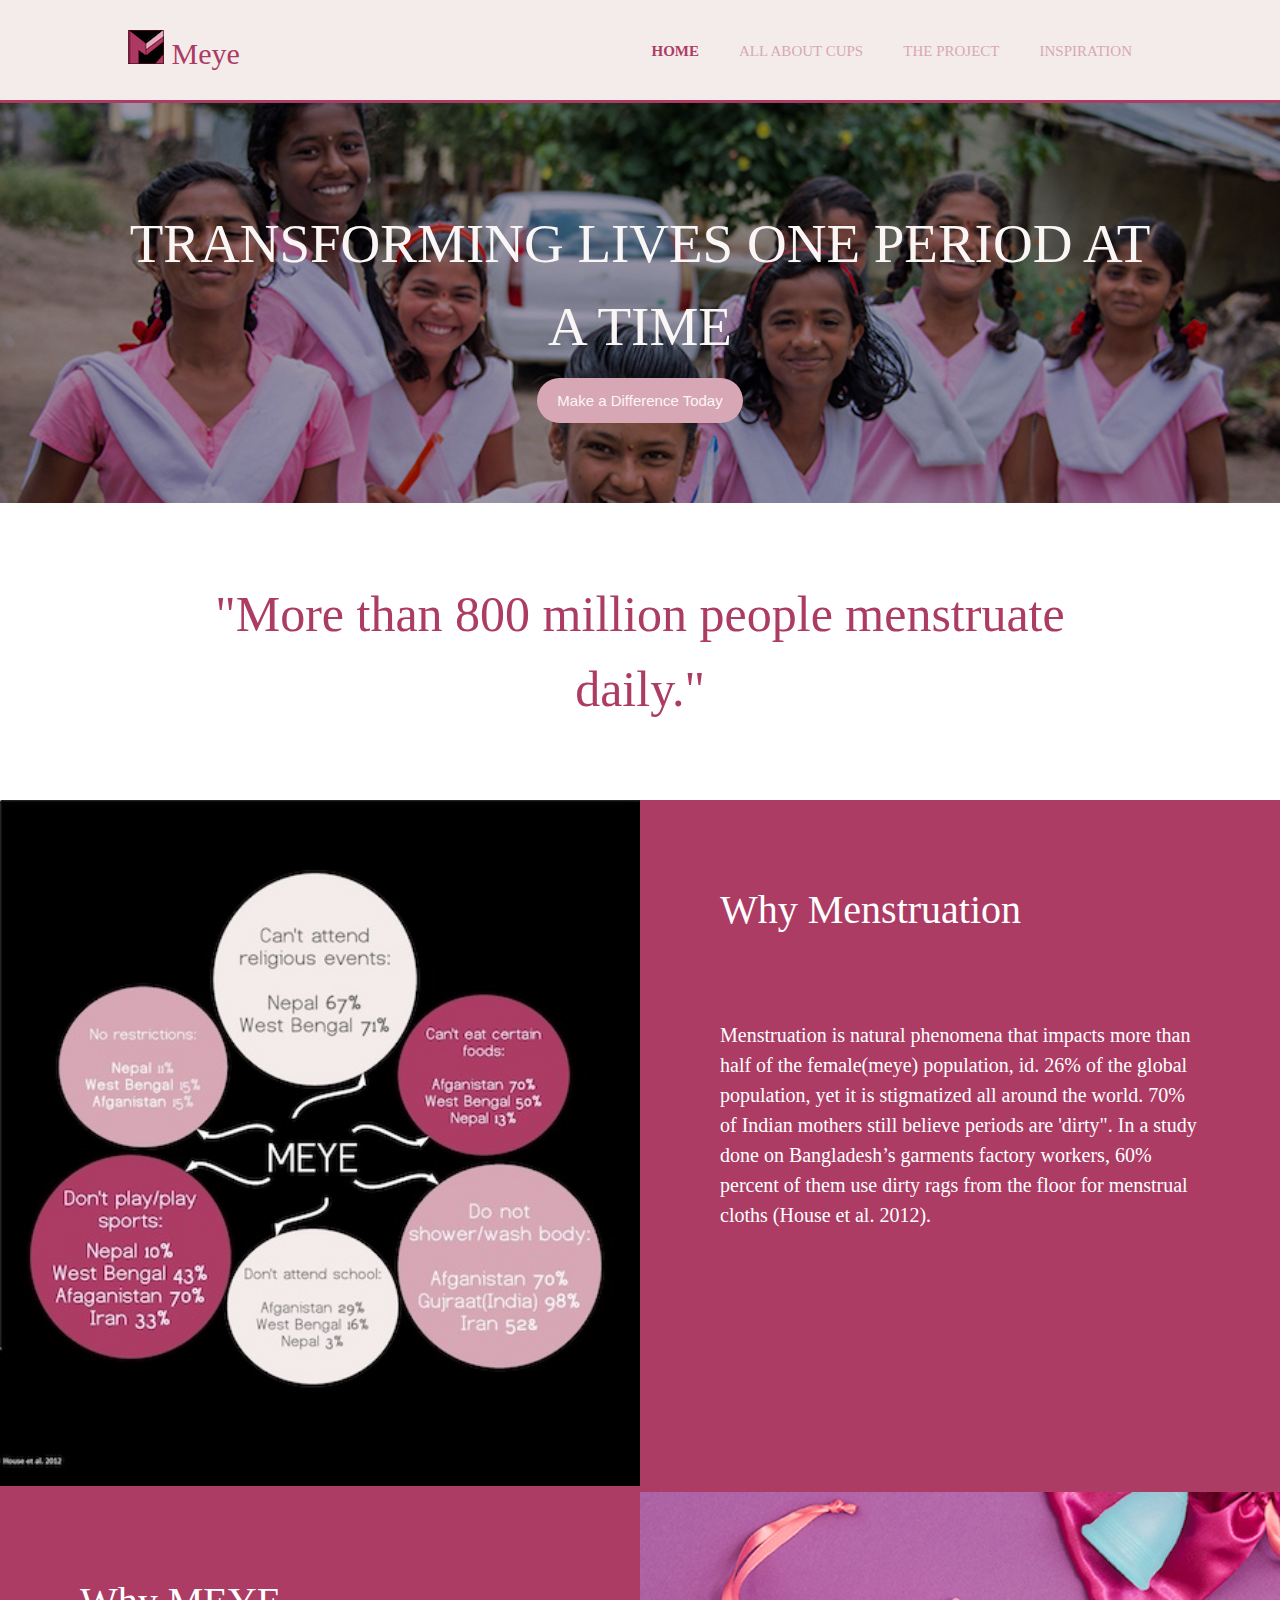
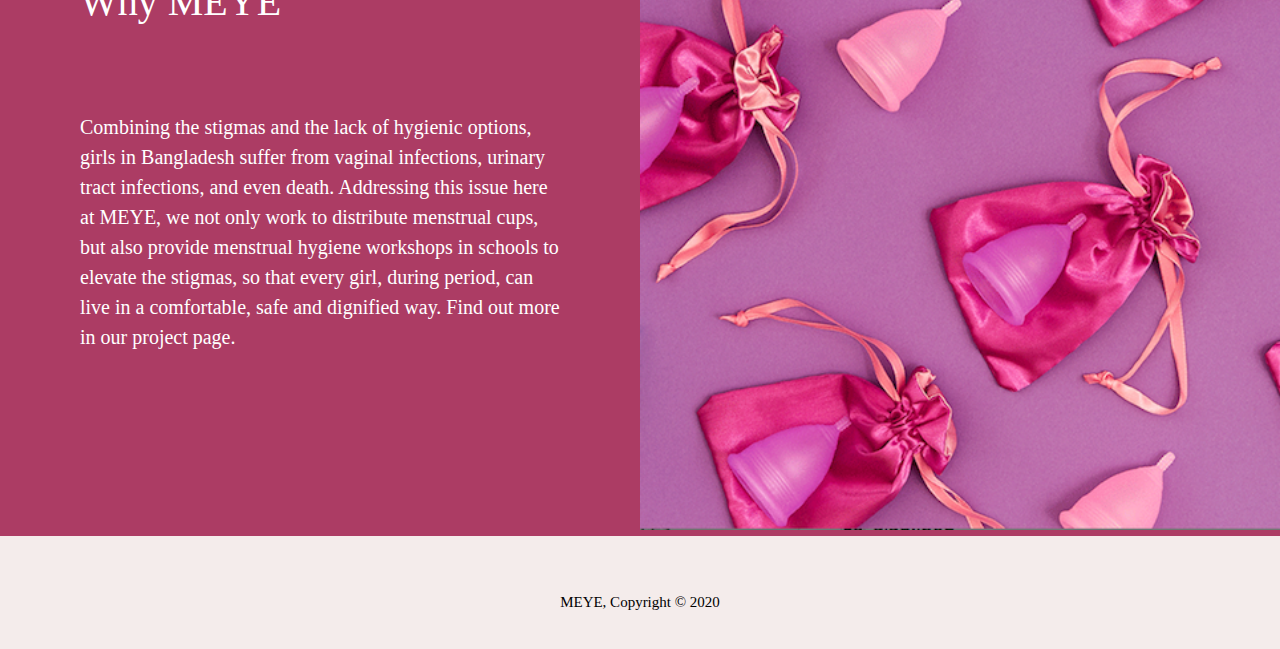
==== index.html @ 4682d9da "milestone1" ====
<!DOCTYPE html>
<html lang="en" dir="ltr">
  <head>
    <meta charset="utf-8">
    <meta name="viewport" content="width-device-width">
    <meta name="description" content="MEYE is an international campaign making it possible for women in poverty to have access to low-cost, hygenic, and sustainable menstrual products.">
    <meta name="keywords" content="Women's Rights Movement, Non-Profit, Menstrual Hygiene, Menstrual Cup, Affordable, Change, menstruation, period, help, donate, girls, education, school, menstrual,">
    <meta name="author" content="Sayeeda Aishee">
    <title>Eliminating Menstrual Poverty | MEYE</title>
    <link rel="stylesheet" href="./css/style.css">
  </head>

  <body>
      <header>
        <div class="container">
          <div id="branding">
            <h1><img src="./img/meyelogo.png" alt="Meye Logo"> Meye</h1>
          </div>
          <nav>
            <ul>
              <li class="current"><a href="index.html">Home</a></li>
              <li><a href="AllAboutCups.html">All About Cups</a></li>
              <li><a href="TheProject.html">The Project</a></li>
              <li><a href="Inspiration.html">Inspiration</a></li>
            </ul>
          </nav>
        </div>
      </header>

      <section id="showcase">
        <div class="container">
          <h1>TRANSFORMING LIVES ONE PERIOD AT A TIME</h1>
          <button onclick="window.location.href = 'https://www.gofundme.com/f/Help-Bangladeshi-Girls-Get-The-Rights-They-Deserve';" class="button_1">Make a Difference Today</button>
        </div>
      </section>

      <section class="quote">
        <div class="container">
          <h1>"More than 800 million people menstruate daily." </h1>
        </div>
      </section>

      <section class="boxes">
        <div class="boxcontainermain">
          <div class="lbox">
            <img src="./img/diag.jpeg" alt="Diagram showing menstrual statistics in different countries.">
          </div>
          <div class="rbox">
            <h3>Why Menstruation</h3>
            <p>Menstruation is natural phenomena that impacts more than half of the female(meye) population, id. 26% of the global population, yet it is stigmatized all around the world. 70% of Indian mothers still believe periods are 'dirty". In a study done on Bangladesh’s garments factory workers, 60% percent of them use dirty rags from the floor for menstrual cloths (House et al. 2012).</p>
          </div>
        </div>
      </section>

      <section class="boxes">
        <div class="boxcontainermain">
          <div class="rbox">
            <img src="./img/whymeye.png" alt="Diagram showing menstrual statistics in different countries.">
          </div>
          <div class="lbox">
            <h3>Why MEYE</h3>
            <p>Combining the stigmas and the lack of hygienic options, girls in Bangladesh suffer from vaginal infections, urinary tract infections, and even death. Addressing this issue here at MEYE, we not only work to distribute menstrual cups, but also provide menstrual hygiene workshops in schools to elevate the stigmas, so that every girl, during period, can live in a comfortable, safe and dignified way. Find out more in our project page.</p>
          </div>
        </div>
      </section>

      <footer>
        <p>MEYE, Copyright &copy; 2020</p>
      </footer>
  </body>
</html>
---- css/style.css ----
body{
    /* font-family: Arial, Helvetica, Sans-Serif;
    #font-size: 15px;
    line-height: 1.5; */
    font: 15px/ 1.5 Brandon Grotesque;
    padding: 0;
    margin: 0;
    background-color: #f4eceb;
  }

  /* colors:
  #f4eceb, #faf6f5, #d8a7b6, #ac3c64 */

  /* Global */
  .container{
    width: 80%;
    margin: auto;
    overflow: hidden;
  }

  .boxcontainerproject{
    overflow: hidden;
    background-color: #ffffff;
    width: 100%;
  }

  .boxcontainermain{
    overflow: hidden;
    background-color: #ac3c64;
  }

  .boxcontainer{
    overflow: hidden;
    background-color: #d8a7b6;
    width: 100%;
  }

  .button_1{
    padding-left: 20px;
    padding-right: 20px;
    border: 0;
    height: 45px;
    color: #faf6f5;
    background: #d8a7b6;
    font-size: 15px;
    font-weight: lighter;
    border-radius: 25px;
  }

  .button_2{
    margin: 50px 0px 50px 0px;
    padding-left: 20px;
    padding-right: 20px;
    border: 0;
    height: 45px;
    color: #faf6f5;
    background: #ac3c64;
    font-size: 15px;
    font-weight: lighter;
    border-radius: 25px;
  }

  .button_3{
    margin: 50px 0px 50px 20px;
    padding-left: 20px;
    padding-right: 20px;
    border: 2px solid #ac3c64;
    height: 45px;
    color: #ac3c64;
    background: #f4eceb;
    font-size: 15px;
    font-weight: lighter;
    border-radius: 25px;
  }

  .dark{
    padding: 16px;
    background: #f4eceb;
    color:#ac3c64;
    margin-top: 10px;
    margin-bottom: 10px;
  }

  /* reducing fontweight */
  h1, h2, h3{
    font-weight: lighter;
    color: #ac3c64;
  }

  ul{
    padding: 0;
    margin: 0;
  }

  /* Header */
  header{
    background: #f4eceb;
    color: #ac3c64;
    padding-top: 30px;
    min-height: 70px;
    border-bottom: #ac3c64 3px solid;

  }

  header a{
    color: #d8a7b6;
    text-decoration: None;
    text-transform: uppercase;
    font-size: 15px;
  }

  header li{
    float: left;
    display: inline;
    padding: 0 20px 0 20px;
  }

  header #branding{
    float: left;
  }

  header #branding h1{
    margin: 0;
  }

  header nav{
    float: right;
    margin-top: 10px;
  }

  header .current a{
    color: #ac3c64;
    font-weight: bold;
  }

  header a:hover{
    color: #cccccc;
    font-weight: bold;
  }

  /* showcase */
  #showcase{
    min-height: 400px;
    background: url("../img/showcase.jpg") no-repeat 0px -90px;
    text-align: center;
    color: #faf6f5;
  }

  #showcase h1{
    margin-top: 100px;
    font-size: 55px;
    margin-bottom: 10px;
    color: #faf6f5;
  }

  #showcase p{
    font-size: 20px;
  }

  /* newsletter */
  .quote{
   padding: 40px;
   color: #ac3c64;
   background-color: #ffffff;
   text-align: center;
   font-size: 25px;
 }

 .heading{
  padding: 40px;
  color: #ac3c64;
  background-color: #ffffff;
  text-align: center;
  font-size: 25px;
}

 .boxes h3{
   font-weight: lighter;
   font-size: 40px;
   color: white;
   margin: 80px;
 }

 .boxes p{
   font-size: 20px;
   margin: 80px 80px 80px 80px;
 }

 .boxes img[src="./img/sust.png"],img[src="./img/cost.png"],img[src="./img/hygiene.png"]{
   width:100%;
   margin-top: 100px;
 }

 .boxes img{
   width:100%;
 }

  /* boxes */
 .boxes .lbox {
    float: left;
    width: 50%;
    text-align: left;
    color: white;
    margin: 0;
  }

  .boxes .rbox {
    float: right;
    width: 50%;
    text-align: left;
    color: white;
    margin: 0;
  }

  #smallbox{
    float: left;
    width: 40%;
    background-color: #ffffff;

  }

  #leftbox{
    float: left;
    margin: 200px 0px 170px 100px;
    background-color: #f4eceb;
    padding: 20px 20px 20px 50px;
  }

  #leftbox h1{
    font-size: 50px;
  }

  #leftbox li{
    font-size: 20px;
  }

  #bigbox{
    float: right;
    width: 60%;
    background-color: #ffffff;

  }

  #rightbox img{
    margin: 170px 0px 140px 0px;
    float: left;
    background-color: #ffffff;
  }

  #timeboxes {
    background-color: #ffffff;
  }

  #timeboxes h1{
    font-size: 40px;
    text-align: center;
  }

  #timeboxes .timebox1 {
    float: left;
    width: 30%;
    padding: 10px;
    text-align: center;
    color: black;
    background-color: #f4eceb;
    margin-left: 25px;
    margin-right: 10px;
    margin-bottom: 50px;
  }

  #timeboxes .timebox2 {
    float: left;
    width: 30%;
    padding: 10px;
    padding-bottom: 35px;
    text-align: center;
    color: #ffffff;
    background-color: #d8a7b6;
    margin-right: 10px;
    margin-bottom: 50px;

  }

  #timeboxes .timebox3 {
    float: left;
    width: 30%;
    padding: 10px;
    text-align: center;
    color: #ffffff;
    background-color: #ac3c64;
    margin-right: 10px;
    margin-bottom: 50px;

  }

  .timebox1 h3{
    color: black;
    font-weight: lighter;
    font-size: 25px;
    margin-top: 40px;
  }

  .timebox2 h3, .timebox3 h3{
    color: white;
    font-weight: lighter;
    font-size: 25px;
    margin-top: 40px;
  }

  .timebox1 p, .timebox2 p, .timebox3 p{
    margin-bottom: 50px;
    font-size: 18px;
  }

  #budgetbox{
    float: left;
    color: #ffffff;
    width: 50%;
    margin: 100px 0px 100px 0px;
  }

  #budgetbox h1{
    font-size: 50px;
    color: white;
    padding-left: 200px;
  }

  #budgetbox h2{
    font-size: 30px;
    color: white;
    padding-left: 200px;
  }

  #budgetdescbox{
    float: right;
    color: #ffffff;
    width: 50%;
    font-size: 20px;
    text-align: left;
    margin: 150px 0px 150px 0px;
  }

  #budgetdescbox ul{
    padding: 0px 150px 0px 30px;
  }

  .lboxinsp{
    float: left;
    width: 40%;
  }

  .lboxinsp img{
    margin-left: 150px;
  }

  .rboxinsp{
    float: right;
    width: 60%;
    overflow: hidden;
  }

  .rboxinsp p{
    font-size: 30px;
    margin: 100px 100px 100px 100px;
    font-style: italic;
    font-weight:lighter;
  }

  .boxcontainerproject img[src="./img/nightmare.jpeg"]{
    width:80%;
    margin-left: auto;
    margin-right: auto;
    display: block;
  }

  .boxcontainerproject .l1boxstory{
    float: left;
    width: 40%;
    background-color: #f4eceb;
    margin: 0px 0px 0px 131px;
  }

  .boxcontainerproject .r1boxstory{
    float: right;
    width: 40%;
    background-color: #f4eceb;
    margin: 0px 125px 0px 0px;
  }
  .boxcontainerproject .l2boxstory{
    float: left;
    width: 40%;
    background-color: #d8a7b6;
    margin: 0px 0px 0px 131px;
  }

  .boxcontainerproject .r2boxstory{
    float: right;
    width: 40%;
    background-color: #d8a7b6;
    margin: 0px 125px 0px 0px;
  }

  .l1boxstory h1{
    font-size: 70px;
    padding: 0px 0px 614px 50px;
  }

  .r1boxstory p{
    font-size: 20px;
    padding: 20px 20px 0px 20px;
  }

  .l2boxstory h1{
    font-size: 70px;
    padding: 0px 0px 878px 50px;
    color: #ffffff;
  }

  .r2boxstory p{
    font-size: 20px;
    padding: 20px 20px 0px 20px;
    color: #ffffff;
  }



  #main h1, h3{
    font-weight: bold;
  }

  /* sidebar*/
  aside#sidebar{
    float: right;
    width: 30%;
    margin-top: 10px;
  }

  aside#sidebar .quote input, aside#sidebar .quote textarea{
    padding: 5px;
    width: 90%;
  }

  /* main-column */
  article#main-col{
    float: left;
    width: 65%;
    margin-top: 10px;
  }

  article#main-col h1{
    color: #ac3c64;
    font-size: 30px;
  }

  ul#services li{
    list-style: None;
    padding: 20px;
    border:#cccccc solid 1px;
    margin-bottom: 5px;
    background: #e6e6e6;
  }

 footer {
   margin-top: 20px;
   padding: 20px;
   color: black;
   background: #f4eceb;
   text-align: center;

 }

 /* Media Quieries */
 @media(max-width: 768px){
   header #branding,
   header li,
   header nav,
   #newsletter h1,
   #newsletter form,
   #boxes .box,
   article#main-col,
   aside#sidebar,
   .boxes .lbox,
   .boxes .rbox,
   #timeboxes .timebox1,
   #timeboxes .timebox2,
   #timeboxes .timebox3,
   #smallbox,
   #bigbox,
   #leftbox,
   #rightbox,
   #budgetbox,
   #budgetdescbox,
   .rboxinsp,
   .lboxinsp{
     float: None;
     text-align: center;
     width: 100%;
     margin: 0;
     overflow: hidden;
   }

   header{
     padding-bottom: 20px;
   }

   #showcase h1{
     margin-top: 40px;
   }

   #newsletter form{
     margin-bottom: 20px;
   }

   #newsletter form input[type="email"], .quote input, .quote textarea{
     width: 100%;
     margin-bottom: 5px;
   }

   #newsletter button, .quote button{
     display: block;
     width: 100%;

   }

   ul#services li{
     margin-bottom: 10px;
   }


 }
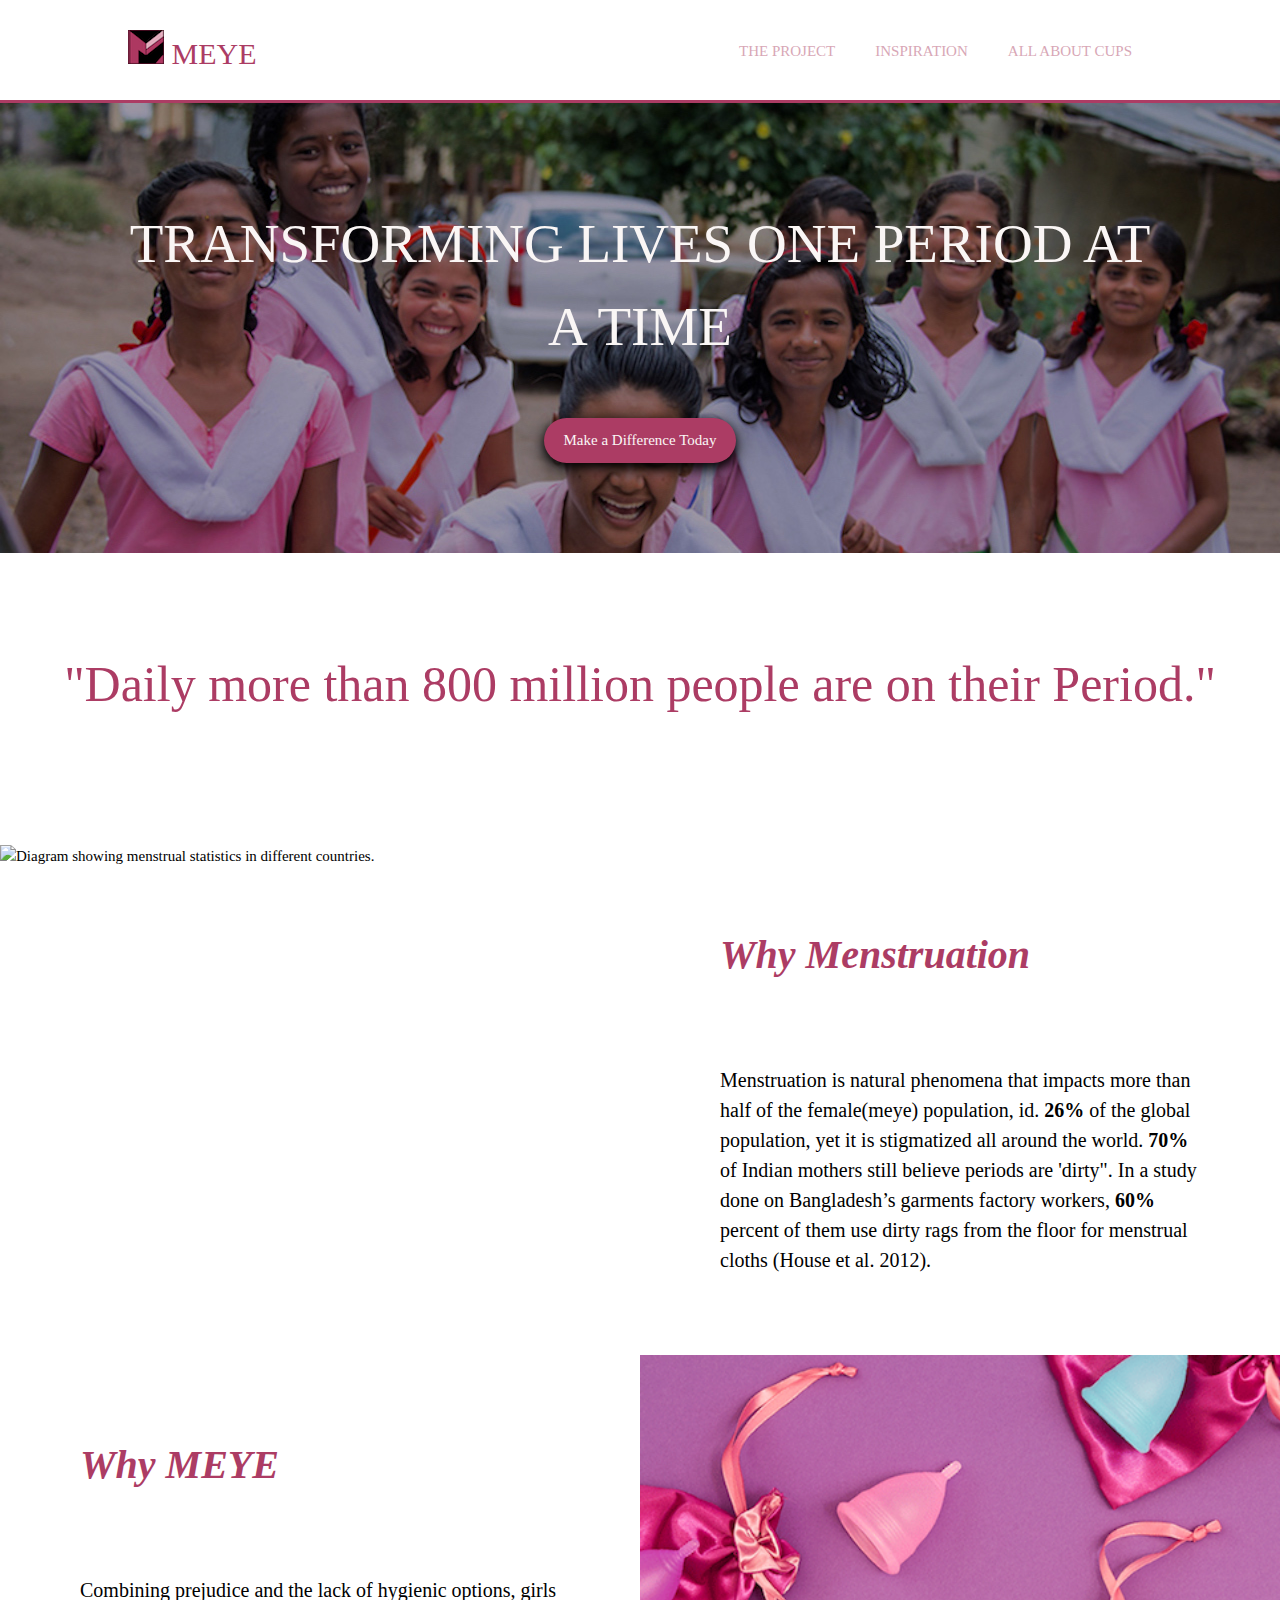
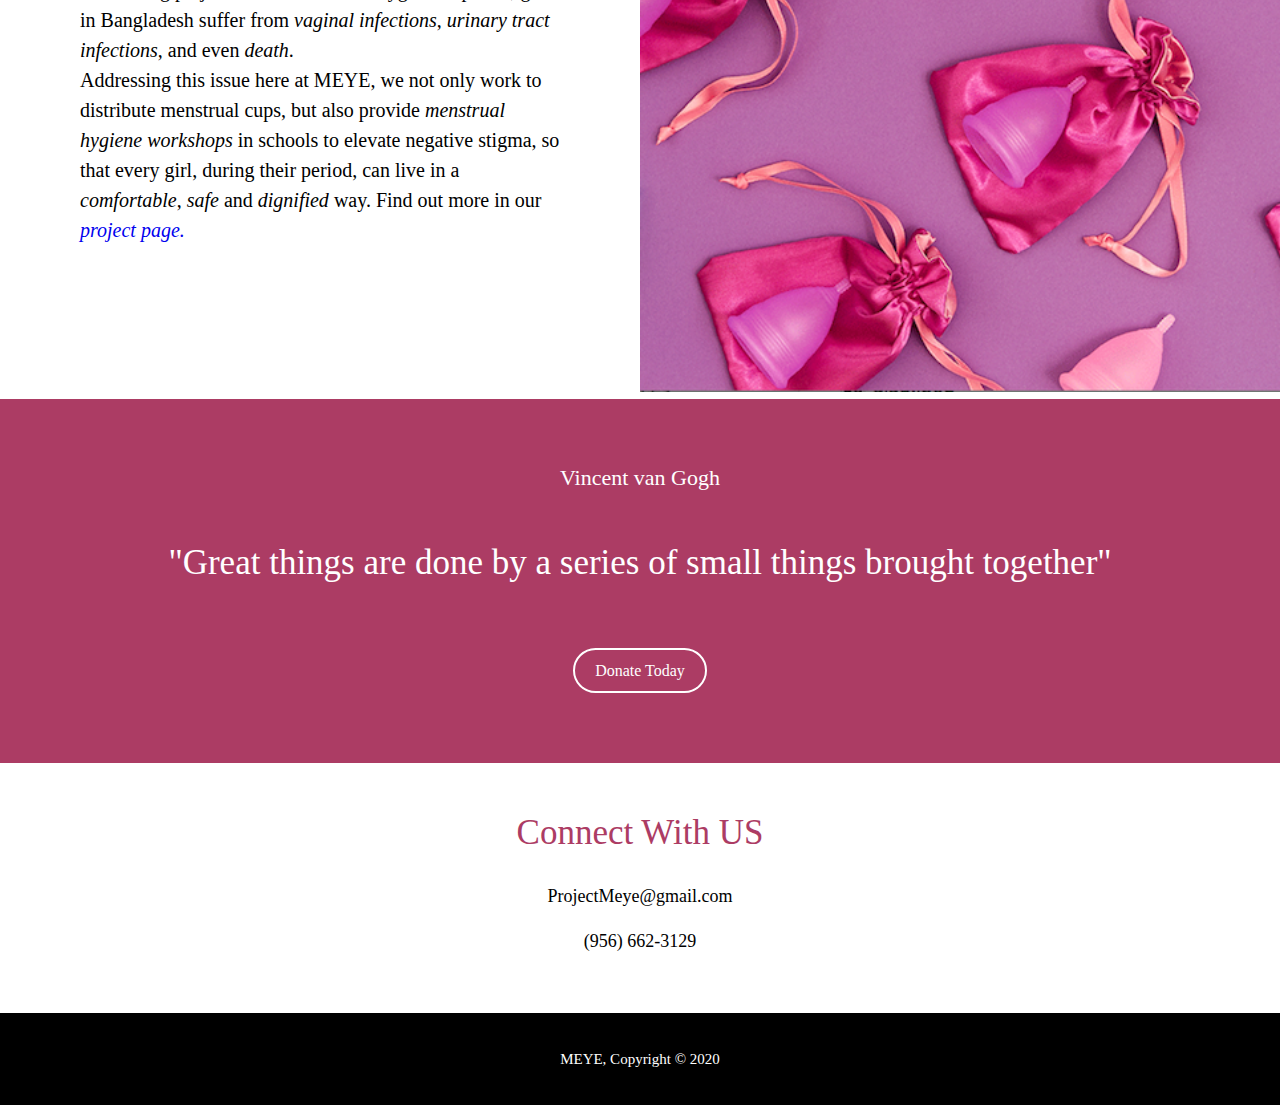
==== commit 3ae05016: "update" ====
--- a/index.html
+++ b/index.html
@@ -11,43 +11,48 @@
   </head>
 
   <body>
-      <header>
-        <div class="container">
+
+  <header>
+        <div class="hcontainer">
           <div id="branding">
-            <h1><img src="./img/meyelogo.png" alt="Meye Logo"> Meye</h1>
+            <a href="index.html"><h1><img src="./img/meyelogo.png" alt="Meye Logo"> Meye</h1></a>
           </div>
           <nav>
             <ul>
-              <li class="current"><a href="index.html">Home</a></li>
-              <li><a href="AllAboutCups.html">All About Cups</a></li>
               <li><a href="TheProject.html">The Project</a></li>
               <li><a href="Inspiration.html">Inspiration</a></li>
+              <li><a href="AllAboutCups.html">All About Cups</a></li>
             </ul>
           </nav>
         </div>
-      </header>
+  </header>
 
-      <section id="showcase">
+
+  <section id="showcase">
         <div class="container">
           <h1>TRANSFORMING LIVES ONE PERIOD AT A TIME</h1>
           <button onclick="window.location.href = 'https://www.gofundme.com/f/Help-Bangladeshi-Girls-Get-The-Rights-They-Deserve';" class="button_1">Make a Difference Today</button>
         </div>
-      </section>
+  </section>
 
       <section class="quote">
-        <div class="container">
-          <h1>"More than 800 million people menstruate daily." </h1>
+        <div>
+          <h1>"Daily more than 800 million people are on their Period." </h1>
         </div>
       </section>
 
       <section class="boxes">
         <div class="boxcontainermain">
           <div class="lbox">
-            <img src="./img/diag.jpeg" alt="Diagram showing menstrual statistics in different countries.">
+            <!-- Source: (original work) Sayeeda Tuz Jahin Aishee -->
+            <img src="./img/diag.svg" alt="Diagram showing menstrual statistics in different countries.">
+          </div>
+          <div class= "space">
+
           </div>
           <div class="rbox">
             <h3>Why Menstruation</h3>
-            <p>Menstruation is natural phenomena that impacts more than half of the female(meye) population, id. 26% of the global population, yet it is stigmatized all around the world. 70% of Indian mothers still believe periods are 'dirty". In a study done on Bangladesh’s garments factory workers, 60% percent of them use dirty rags from the floor for menstrual cloths (House et al. 2012).</p>
+            <p>Menstruation is natural phenomena that impacts more than half of the female(meye) population, id. <strong>26%</strong> of the global population, yet it is stigmatized all around the world. <strong>70%</strong> of Indian mothers still believe periods are 'dirty". In a study done on Bangladesh’s garments factory workers, <strong>60%</strong> percent of them use dirty rags from the floor for menstrual cloths (House et al. 2012).</p>
           </div>
         </div>
       </section>
@@ -55,12 +60,30 @@
       <section class="boxes">
         <div class="boxcontainermain">
           <div class="rbox">
-            <img src="./img/whymeye.png" alt="Diagram showing menstrual statistics in different countries.">
+            <!-- Source: https://chaaipani.com/menstrual-cup/ -->
+            <img src="./img/whymeye.png" alt="Picture of Mensrual Cups">
           </div>
           <div class="lbox">
             <h3>Why MEYE</h3>
-            <p>Combining the stigmas and the lack of hygienic options, girls in Bangladesh suffer from vaginal infections, urinary tract infections, and even death. Addressing this issue here at MEYE, we not only work to distribute menstrual cups, but also provide menstrual hygiene workshops in schools to elevate the stigmas, so that every girl, during period, can live in a comfortable, safe and dignified way. Find out more in our project page.</p>
+            <p>Combining prejudice and the lack of hygienic options, girls in Bangladesh suffer from <i>vaginal infections</i>, <i>urinary tract infections</i>, and even <i>death</i>.<br>Addressing this issue here at MEYE, we not only work to distribute menstrual cups, but also provide <i>menstrual hygiene workshops</i> in schools to elevate negative stigma, so that every girl, during their period, can live in a <i>comfortable</i>, <i>safe</i> and <i>dignified</i> way. Find out more in our <a href="TheProject.html">project page.</a>
+            </p>
           </div>
+        </div>
+      </section>
+
+      <section class="lquote">
+        <div>
+          <p>Vincent van Gogh</p>
+          <h1>"Great things are done by a series of small things brought together"</h1>
+          <button onclick="window.location.href = 'https://www.gofundme.com/f/Help-Bangladeshi-Girls-Get-The-Rights-They-Deserve';" class="button_5">Donate Today</button>
+        </div>
+      </section>
+
+      <section class="connect">
+        <div>
+          <h1>Connect With US</h1>
+          <p>ProjectMeye@gmail.com</p>
+          <p>(956) 662-3129</p>
         </div>
       </section>
 
--- a/css/style.css
+++ b/css/style.css
@@ -2,31 +2,55 @@
     /* font-family: Arial, Helvetica, Sans-Serif;
     #font-size: 15px;
     line-height: 1.5; */
-    font: 15px/ 1.5 Brandon Grotesque;
+    font: 15px/ 1.5 Raleway;
     padding: 0;
     margin: 0;
-    background-color: #f4eceb;
-  }
-
-  /* colors:
-  #f4eceb, #faf6f5, #d8a7b6, #ac3c64 */
+    background-color: #ffffff;
+  }
+
+  /* colors: #f4eceb, #faf6f5, #d8a7b6, #ac3c64 */
 
   /* Global */
+
+  .hcontainer{
+    width: 80%;
+    margin: auto;
+    overflow: hidden;
+  }
+
+  .acontainer{
+    width: 80%;
+    margin: auto;
+    overflow: hidden;
+  }
+
   .container{
     width: 80%;
     margin: auto;
     overflow: hidden;
+    height: 450px;
+  }
+  .containerspons{
+    width: 100%;
+    margin: auto;
+    overflow: hidden;
   }
 
   .boxcontainerproject{
     overflow: hidden;
+    background-color: #d8a7b6;
+    width: 100%;
+  }
+
+  .hboxcontainerproject{
+    overflow: hidden;
+    background-color: white;
+    width: 100%;
+  }
+
+  .boxcontainermain{
+    overflow: hidden;
     background-color: #ffffff;
-    width: 100%;
-  }
-
-  .boxcontainermain{
-    overflow: hidden;
-    background-color: #ac3c64;
   }
 
   .boxcontainer{
@@ -35,19 +59,38 @@
     width: 100%;
   }
 
+  .nboxcontainer{
+    overflow: hidden;
+    background-color: #ffffff;
+    width: 100%;
+  }
+
   .button_1{
+    font-family: raleway;
     padding-left: 20px;
     padding-right: 20px;
+    margin: 5px 5px 5px 5px;
     border: 0;
     height: 45px;
     color: #faf6f5;
-    background: #d8a7b6;
+    background: #ac3c64;
     font-size: 15px;
     font-weight: lighter;
     border-radius: 25px;
-  }
-
-  .button_2{
+    margin-top: 20px;
+    text-decoration: None;
+    box-shadow: 0 4px 8px 0 rgba(0, 0, 0, 0.8), 0 6px 20px 0 rgba(0, 0, 0, 0.8);
+  }
+
+  .button_1:hover{
+    transform:scale(.975);
+    opacity:.85;
+    transition: all .15s ease-in-out;
+    font-weight: normal;
+  }
+
+  /* .button_2{
+    font-family: raleway;
     margin: 50px 0px 50px 0px;
     padding-left: 20px;
     padding-right: 20px;
@@ -58,7 +101,15 @@
     font-size: 15px;
     font-weight: lighter;
     border-radius: 25px;
-  }
+    text-decoration: None;
+    box-shadow: 0 0px 0px 0 rgba(0, 0, 0, 0.4), 0 6px 20px 0 rgba(0, 0, 0, 0.4);
+  }
+
+  .button_2:hover{
+    transform:scale(.975);
+    opacity:.9;
+    transition-duration: .1s;
+  } */
 
   .button_3{
     margin: 50px 0px 50px 20px;
@@ -69,13 +120,58 @@
     color: #ac3c64;
     background: #f4eceb;
     font-size: 15px;
-    font-weight: lighter;
+    font-weight: light;
     border-radius: 25px;
+    text-decoration: None;
+    font-family: raleway;
+  }
+
+  .button_3:hover{
+    transform:scale(.965);
+    transition-duration: .15s;
+    background-color:#ac3c64;
+    color: white;
+  }
+
+  .button_4{
+    margin: 50px 0px 50px 20px;
+    padding-left: 20px;
+    padding-right: 20px;
+    border: 2px solid #f4eceb;
+    height: 45px;
+    color: #ac3c64;
+    background: #f4eceb;
+    font-size: 15px;
+    font-weight: normal;
+    border-radius: 25px;
+    text-decoration: None;
+  }
+
+  .button_5{
+    padding-left: 20px;
+    padding-right: 20px;
+    margin-bottom: 30px;
+    border: 2px solid #ffffff;
+    height: 45px;
+    color: #ffffff;
+    background: #ac3c64;
+    font-size: 16px;
+    font-weight: light;
+    border-radius: 25px;
+    text-decoration: None;
+    font-family: raleway;
+  }
+
+  .button_5:hover{
+    transform:scale(.965);
+    transition-duration: .15s;
+    color:#ac3c64;
+    background: white;
   }
 
   .dark{
     padding: 16px;
-    background: #f4eceb;
+    background: #ffffff;
     color:#ac3c64;
     margin-top: 10px;
     margin-bottom: 10px;
@@ -94,7 +190,7 @@
 
   /* Header */
   header{
-    background: #f4eceb;
+    background: #ffffff;
     color: #ac3c64;
     padding-top: 30px;
     min-height: 70px;
@@ -134,13 +230,15 @@
   }
 
   header a:hover{
-    color: #cccccc;
+    color: #ac3c64;
     font-weight: bold;
+    transition: all .2s ease-in-out;
   }
 
   /* showcase */
   #showcase{
     min-height: 400px;
+    /* Source: https://www.brookings.edu/blog/education-plus-development/2017/07/27/cycling-to-success-a-road-to-empowerment-for-rural-girls-in-india/ */
     background: url("../img/showcase.jpg") no-repeat 0px -90px;
     text-align: center;
     color: #faf6f5;
@@ -149,11 +247,32 @@
   #showcase h1{
     margin-top: 100px;
     font-size: 55px;
+    margin-bottom: 30px;
+    color: #faf6f5;
+  }
+
+  #showcase p{
+    font-size: 20px;
+  }
+
+  /* sponsor showcase */
+  #sponsorshowcase{
+    min-height: 400px;
+    /* Source: https://www.shutterstock.com/image-vector/hygiene-elements-seamless-pattern-on-pink-404305711 */
+    background: url("../img/sponsor2.jpg") no-repeat 25px -90px;
+    text-align: center;
+    color: #faf6f5;
+    background-color: #ffffff;
+  }
+
+  #sponsorshowcase h1{
+    margin-top: 100px;
+    font-size: 55px;
     margin-bottom: 10px;
-    color: #faf6f5;
-  }
-
-  #showcase p{
+    color: #ffffff;
+  }
+
+  #sponsorshowcase p{
     font-size: 20px;
   }
 
@@ -164,7 +283,56 @@
    background-color: #ffffff;
    text-align: center;
    font-size: 25px;
+   font-family: brandon grotesque;
  }
+
+ .quote h1{
+   padding-bottom: 50px;
+   padding-top: 20px;
+   font-size: 50px;
+   transition: all .2s ease-in-out;
+ }
+
+ .lquote{
+  padding: 40px;
+  color: #ffffff;
+  background-color: #ac3c64;
+  text-align: center;
+  font-size: 22px;
+  font-family: brandon grotesque;
+}
+
+.lquote h1{
+  color: white;
+  padding-bottom: 35px;
+  padding-top: 20px;
+  font-size: 35px;
+  font-family: brandon grotesque;
+}
+
+ .quote h1:hover{
+  transform: scale(1.1);
+  transition-duration: .2s;
+}
+
+
+.connect{
+  padding: 20px;
+  color: #ac3c64;
+  background-color: #ffffff;
+  text-align: center;
+}
+
+.connect h1{
+  color: #ac3c64;
+  font-size: 35px;
+}
+
+.connect p{
+  color: black;
+  font-size: 18px;
+  font-weight: lighter;
+}
 
  .heading{
   padding: 40px;
@@ -174,10 +342,48 @@
   font-size: 25px;
 }
 
+.call_to_action{
+  padding: 40px;
+  background-color: #ffffff;
+  text-align: center;
+}
+
+.call_to_action a{
+  text-decoration: none;
+  color: #ac3c64;
+  font-style: italic;
+  transition: all .2s ease-in-out;
+  font-size: 30px;
+}
+
+.call_to_action a:hover{
+  text-decoration: none;
+  padding: 20px;
+  font-size: 31px;
+  color: white;
+  background-color: #ac3c64;
+  border: 2px solid #ac3c64;
+  border-radius: 25px;
+}
+
+.acontainer{
+  width: 100%;
+  margin: auto;
+  overflow: hidden;
+  background-color: #ac3c64;
+}
+
+.acontainer h1{
+padding:40px;
+ color: white;
+ text-align: center;
+ font-size: 50px;
+}
+
  .boxes h3{
    font-weight: lighter;
    font-size: 40px;
-   color: white;
+   color: black;
    margin: 80px;
  }
 
@@ -200,16 +406,42 @@
     float: left;
     width: 50%;
     text-align: left;
-    color: white;
-    margin: 0;
+    color: black;
+    margin: 0;
+    font-family: brandon grotesque;
+  }
+
+  .boxes .lbox h3{
+    font-weight: 600;
+    font-style: italic;
+    color: #ac3c64;
+  }
+
+  .boxes .lbox a{
+    text-decoration: none;
+    font-style: italic;
+
+  }
+
+  .boxes .lbox a:hover{
+    text-decoration: none;
+    font-size: 21px;
+    transition: all .1s ease-in-out;
   }
 
   .boxes .rbox {
     float: right;
     width: 50%;
     text-align: left;
-    color: white;
-    margin: 0;
+    color: black;
+    margin: 0;
+    font-family: brandon grotesque;
+  }
+
+  .boxes .rbox h3{
+    font-weight: 600;
+    font-style: italic;
+    color: #ac3c64;
   }
 
   #smallbox{
@@ -223,7 +455,7 @@
     float: left;
     margin: 200px 0px 170px 100px;
     background-color: #f4eceb;
-    padding: 20px 20px 20px 50px;
+    padding: 20px 20px 60px 50px;
   }
 
   #leftbox h1{
@@ -366,132 +598,255 @@
     font-weight:lighter;
   }
 
-  .boxcontainerproject img[src="./img/nightmare.jpeg"]{
+  .lboxspons{
+    float: left;
+    width: 40%;
+  }
+
+  .lboxspons img{
+    margin-left: 25px;
+  }
+
+  .rboxspons{
+    float: right;
+    width: 60%;
+    overflow: hidden;
+  }
+
+  .rboxspons h2{
+    font-size: 60px;
+    margin: 50px 0px 0px 200px;
+    font-weight:lighter;
+  }
+
+  .rboxspons ul{
+    font-size: 30px;
+    margin: 25px 100px 50px 250px;
+    font-style: italic;
+    font-weight:lighter;
+    list-style: square inside;
+
+  }
+
+  .hboxcontainerproject img[src="./img/nightmare.jpeg"]{
     width:80%;
     margin-left: auto;
     margin-right: auto;
     display: block;
   }
 
-  .boxcontainerproject .l1boxstory{
+  .boxcontainerstory1{
+    width:80%;
+    background-color: #f4eceb;
+    display: block;
+    overflow: hidden;
+    margin-left: auto;
+    margin-right: auto;
+
+  }
+
+  .l1boxstory{
     float: left;
     width: 40%;
-    background-color: #f4eceb;
-    margin: 0px 0px 0px 131px;
-  }
-
-  .boxcontainerproject .r1boxstory{
+  }
+
+  .r1boxstory{
     float: right;
+    width: 50%;
+    padding: 20px;
+
+  }
+
+  .boxcontainerstory2{
+    width:80%;
+    background-color: #d8a7b6;
+    display: block;
+    overflow: hidden;
+    margin-left: auto;
+    margin-right: auto;
+  }
+
+  .l2boxstory{
+    float: left;
     width: 40%;
-    background-color: #f4eceb;
-    margin: 0px 125px 0px 0px;
-  }
-  .boxcontainerproject .l2boxstory{
+  }
+
+  .r2boxstory{
+    float: right;
+    width: 50%;
+    padding: 20px;
+  }
+
+  .boxcontainterstory3{
+    width:80%;
+    background-color: #ac3c64;
+    display: block;
+    overflow: hidden;
+    margin-left: auto;
+    margin-right: auto;
+  }
+
+  .l3boxstory{
     float: left;
     width: 40%;
-    background-color: #d8a7b6;
-    margin: 0px 0px 0px 131px;
-  }
-
-  .boxcontainerproject .r2boxstory{
+  }
+
+  .r3boxstory{
     float: right;
-    width: 40%;
-    background-color: #d8a7b6;
-    margin: 0px 125px 0px 0px;
+    width: 50%;
+    padding: 20px;
   }
 
   .l1boxstory h1{
     font-size: 70px;
-    padding: 0px 0px 614px 50px;
+    padding: 50px;
   }
 
   .r1boxstory p{
     font-size: 20px;
-    padding: 20px 20px 0px 20px;
-  }
-
-  .l2boxstory h1{
+    padding: 0px 30px 0px 0px;
+  }
+
+  .l2boxstory h1, .l3boxstory h1{
     font-size: 70px;
-    padding: 0px 0px 878px 50px;
+    padding: 50px;
     color: #ffffff;
   }
 
   .r2boxstory p{
     font-size: 20px;
-    padding: 20px 20px 0px 20px;
-    color: #ffffff;
-  }
-
-
+    padding: 20px;
+    color: #ffffff;
+  }
+
+  .r3boxstory p{
+    font-size: 20px;
+    padding: 20px;
+    color: #ffffff;
+  }
 
   #main h1, h3{
     font-weight: bold;
   }
 
-  /* sidebar*/
-  aside#sidebar{
+  #form{
+    background-color: #ac3c64;
+    width: 100%;
+  }
+
+  #form ::placeholder{
+    color: #cccccc;
+  }
+
+  #formlbox{
+    float: left;
+    width: 50%;
+    margin: 50px 0px 50px 0px;
+  }
+
+  #formlbox h2{
+    font-size: 50px;
+    color: #ffffff;
+  }
+
+  #formlbox p{
+    font-size: 20px;
+    color: #ffffff;
+  }
+
+  #formrbox{
     float: right;
-    width: 30%;
-    margin-top: 10px;
-  }
-
-  aside#sidebar .quote input, aside#sidebar .quote textarea{
-    padding: 5px;
+    width: 50%;
+    margin: 50px 0px 50px 0px;
+    padding-bottom: 40px;
+  }
+
+  #formrbox label{
+    color: #ffffff;
+    font-size: 20px;
+  }
+
+  #formrbox .form input, #formrbox .form textarea{
+    padding: 10px;
     width: 90%;
-  }
-
-  /* main-column */
-  article#main-col{
-    float: left;
-    width: 65%;
-    margin-top: 10px;
-  }
-
-  article#main-col h1{
-    color: #ac3c64;
-    font-size: 30px;
-  }
-
-  ul#services li{
-    list-style: None;
-    padding: 20px;
-    border:#cccccc solid 1px;
-    margin-bottom: 5px;
-    background: #e6e6e6;
+    font: brandon grotesque;
+    font-size: 18px;
+    background-color: #ac3c64;
+    border: 2px solid #ffffff;
+    color: #ffffff;
+  }
+
+  #radio{
+    color: #ffffff;
+    font-size: 18px;
+    padding: 0px;
+    margin: 0;
   }
 
  footer {
    margin-top: 20px;
    padding: 20px;
-   color: black;
-   background: #f4eceb;
+   color: white;
+   background: black;
    text-align: center;
 
  }
+
+  #confirmation h2{
+    color: #ffffff;
+    text-align: center;
+    font-size: 40px;
+  }
+
+  #confirmation p{
+    color: #ffffff;
+    text-align: center;
+    font-size: 25px;
+  }
+
+  #confirmation a{
+    color: #ffffff;
+    text-align: center;
+  }
+
+  .form_feedback {
+    color: #ffffff;
+  }
+
+  #confirmation ul{
+    padding: 20px 50px 20px 100px;
+    color: #ffffff;
+    list-style: none;
+    font-size: 20px;
+  }
 
  /* Media Quieries */
  @media(max-width: 768px){
    header #branding,
    header li,
    header nav,
-   #newsletter h1,
-   #newsletter form,
    #boxes .box,
-   article#main-col,
-   aside#sidebar,
    .boxes .lbox,
    .boxes .rbox,
    #timeboxes .timebox1,
    #timeboxes .timebox2,
    #timeboxes .timebox3,
-   #smallbox,
    #bigbox,
-   #leftbox,
    #rightbox,
-   #budgetbox,
-   #budgetdescbox,
    .rboxinsp,
-   .lboxinsp{
+   .lboxinsp,
+   #sponsorshowcase,
+   .rboxspons,
+   .lboxspons,
+   #formlbox,
+   #formrbox,
+   #formrbox textarea,
+   .r1boxstory,
+   .l1boxstory,
+   .r2boxstory,
+   .l2boxstory,
+   .r3boxstory,
+   .l3boxstory{
      float: None;
      text-align: center;
      width: 100%;
@@ -499,6 +854,90 @@
      overflow: hidden;
    }
 
+  /* Project Page */
+   #budgetbox h1, #budgetbox h2{
+    float: None;
+    text-align: center;
+    width: 100%;
+    margin: 0;
+    overflow: hidden;
+    padding-left: 50%;
+   }
+
+   #budgetdescbox{
+    float: None;
+    text-align: center;
+    width: 100%;
+    margin: 0;
+    overflow: hidden;
+   }
+
+   #budgetdescbox ul{
+    float: None;
+    text-align: center;
+    width: 80%;
+    margin: 0;
+    padding: 0px 80px 80px 80px;
+   }
+
+   #smallbox, #leftbox{
+    float: None;
+    text-align: center;
+    width: 100%;
+    margin: 0;
+    overflow: hidden;
+   }
+
+   #leftbox ol{
+    float: None;
+    text-align: center;
+    width: 80%;
+    margin: 0;
+    overflow: hidden;
+    padding-bottom: 10%;
+   }
+
+   /* Sponsor Page */
+   #sponsorshowcase{
+    float: None;
+    margin: 0;
+    width: 100%;
+    overflow: hidden;
+    padding:0;
+    background: url("../img/sponsor2.jpg") no-repeat;
+    min-height: 600px;
+   }
+
+   .containerspons h1{
+     padding: 0% 10% 10% 10%;
+     text-align: center;
+   }
+
+   .lboxspons img{
+    float: None;
+    margin: 0;
+    width: 100%;
+    overflow: hidden;
+    padding:0;
+   }
+
+   .rboxspons h2{
+    float: None;
+    text-align: center;
+    margin: 0;
+    width: 100%;
+    overflow: hidden;
+    padding-top: 10%;
+   }
+
+   .rboxspons ul{
+    float: None;
+    text-align: center;
+    margin: 0;
+    overflow: hidden;
+    padding: 20%;
+   }
+
    header{
      padding-bottom: 20px;
    }
@@ -507,24 +946,6 @@
      margin-top: 40px;
    }
 
-   #newsletter form{
-     margin-bottom: 20px;
-   }
-
-   #newsletter form input[type="email"], .quote input, .quote textarea{
-     width: 100%;
-     margin-bottom: 5px;
-   }
-
-   #newsletter button, .quote button{
-     display: block;
-     width: 100%;
-
-   }
-
-   ul#services li{
-     margin-bottom: 10px;
-   }
 
 
  }
